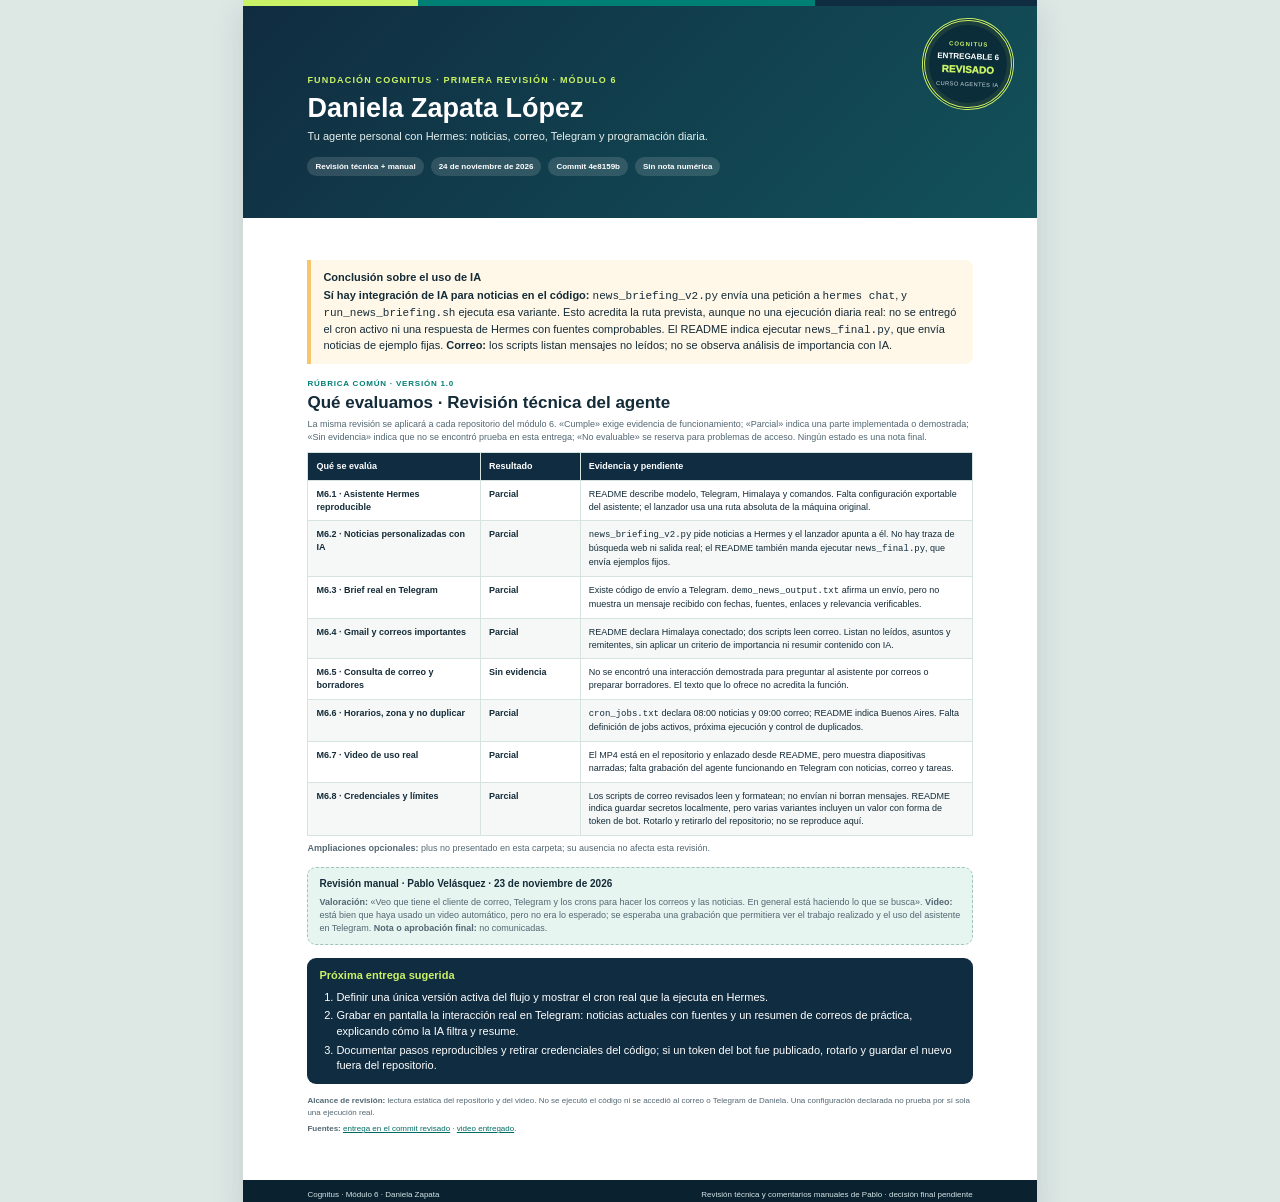
==== entregable-modulo-06/retroalimentacion/scorecard-daniela-zapata.html @ 942cecb6 "Add Daniela Zapata Module 6 feedback scorecard" ====
<!doctype html>
<html lang="es">
<head>
  <meta charset="utf-8">
  <meta name="viewport" content="width=device-width, initial-scale=1">
  <meta name="robots" content="noindex,nofollow,noarchive">
  <title>Scorecard · Módulo 6 · Daniela Zapata</title>
  <style>
    :root{--navy:#102c40;--teal:#007f75;--mint:#e7f5f0;--paper:#f5f8f7;--ink:#142b38;--muted:#526772;--line:#d6e4df;--amber:#f5c66d}
    *{box-sizing:border-box}html,body{margin:0;color:var(--ink);background:#dde8e5;font:11px/1.43 Arial,Helvetica,sans-serif;-webkit-print-color-adjust:exact;print-color-adjust:exact}
    .sheet{width:210mm;min-height:297mm;margin:0 auto;background:white;box-shadow:0 10px 30px #142b3822;overflow:hidden}.stripe{height:6px;background:linear-gradient(90deg,#c9f266 0 22%,var(--teal) 22% 72%,var(--navy) 72%)}
    header{position:relative;padding:18mm 125px 11mm 17mm;color:white;background:linear-gradient(135deg,#102c40,#12525a)}.eyebrow{font-size:9px;font-weight:800;letter-spacing:.13em;text-transform:uppercase;color:#c9f266}h1,h2,h3,p{margin:0}h1{margin-top:7px;font-size:27px;line-height:1.05}header p{margin-top:7px;color:#e4f0ee;max-width:145mm}.meta{display:flex;gap:7px;flex-wrap:wrap;margin-top:12px}.pill{padding:4px 8px;border-radius:100px;background:#ffffff22;font-size:8px;font-weight:700}.seal{position:absolute;right:23px;top:12px;display:grid;width:92px;height:92px;place-content:center;padding:8px;border:3px double #c9f266;border-radius:50%;text-align:center;transform:rotate(2deg);background:rgba(9,29,43,.64);box-shadow:inset 0 0 0 4px rgba(201,242,102,.09)}.seal strong,.seal span,.seal em,.seal small{display:block}.seal strong{color:#c9f266;font-size:6px;letter-spacing:.16em}.seal span{margin-top:3px;color:white;font-size:8px;font-weight:850}.seal em{color:#c9f266;font-size:10px;font-style:normal;font-weight:950}.seal small{margin-top:3px;color:#c7dadd;font-size:5.7px;letter-spacing:.07em}
    main{padding:11mm 17mm 12mm}.notice{padding:10px 12px;border-left:4px solid var(--amber);background:#fff8e8;border-radius:0 8px 8px 0}.notice b{display:block;margin-bottom:3px}.section{margin-top:14px}.label{color:var(--teal);font-size:8px;font-weight:800;letter-spacing:.1em;text-transform:uppercase}h2{margin-top:3px;font-size:17px;line-height:1.15}.grid{display:grid;grid-template-columns:1fr 1fr;gap:8px;margin-top:8px}.card{padding:10px 11px;border:1px solid var(--line);border-radius:9px;break-inside:avoid}.card.good{background:var(--mint)}.card.warn{background:#fffaf0;border-color:#f1ddaa}.card h3{font-size:11px}.card p{margin-top:5px;color:var(--muted)}.tag{display:inline-block;margin-top:6px;padding:2px 6px;border-radius:100px;background:#d9ede7;color:#006b63;font-size:8px;font-weight:800}.warn .tag{background:#f8e5b4;color:#74520d}.evidence{margin-top:7px;padding-top:6px;border-top:1px solid #102c401a;color:#647780;font-size:8px}
    table{width:100%;margin-top:8px;border-collapse:collapse;font-size:9px}th{background:var(--navy);color:white;text-align:left}th,td{padding:7px 8px;border:1px solid var(--line);vertical-align:top}td:first-child{width:29%;font-weight:700}tr:nth-child(even) td{background:var(--paper)}.criteria td:first-child{width:26%}.criteria td:nth-child(2){width:15%;font-weight:700}.intro{margin-top:6px;color:var(--muted);font-size:9px}
    .action{margin-top:13px;padding:10px 12px;border-radius:9px;background:var(--navy);color:white}.action h3{color:#c9f266;font-size:11px}.action ol{margin:6px 0 0;padding-left:17px}.action li+li{margin-top:3px}.human{margin-top:12px;padding:9px 11px;border:1px dashed #9fc4ba;border-radius:9px;background:var(--mint)}.human h3{font-size:10px}.human p{margin-top:5px;color:var(--muted);font-size:9px}.trace{margin-top:11px;color:#526772;font-size:8px}.trace a{color:#006b63;overflow-wrap:anywhere}.trace p+p{margin-top:5px}footer{display:flex;justify-content:space-between;gap:10px;padding:9px 17mm;background:#0a2230;color:#d4e4e6;font-size:8px}
    @page{size:A4;margin:0}@media print{html,body{background:white}.sheet{display:flex;flex-direction:column;box-shadow:none;min-height:297mm}header{padding-top:12mm;padding-bottom:8mm}main{flex:1;padding-top:8mm;padding-bottom:8mm}th,td{padding:5px 7px}.section{margin-top:10px}.human,.action,.trace{margin-top:8px}footer{margin-top:auto}a{color:var(--teal)}}
  </style>
</head>
<body><article class="sheet"><div class="stripe"></div>
  <header>
    <div class="seal"><strong>COGNITUS</strong><span>ENTREGABLE 6</span><em>REVISADO</em><small>CURSO AGENTES IA</small></div>
    <div class="eyebrow">Fundación Cognitus · Primera revisión · Módulo 6</div>
    <h1>Daniela Zapata López</h1>
    <p>Tu agente personal con Hermes: noticias, correo, Telegram y programación diaria.</p>
    <div class="meta"><span class="pill">Revisión técnica + manual</span><span class="pill">24 de noviembre de 2026</span><span class="pill">Commit 4e8159b</span><span class="pill">Sin nota numérica</span></div>
  </header>
  <main>
    <div class="notice"><b>Conclusión sobre el uso de IA</b><strong>Sí hay integración de IA para noticias en el código:</strong> <code>news_briefing_v2.py</code> envía una petición a <code>hermes chat</code>, y <code>run_news_briefing.sh</code> ejecuta esa variante. Esto acredita la ruta prevista, aunque no una ejecución diaria real: no se entregó el cron activo ni una respuesta de Hermes con fuentes comprobables. El README indica ejecutar <code>news_final.py</code>, que envía noticias de ejemplo fijas. <strong>Correo:</strong> los scripts listan mensajes no leídos; no se observa análisis de importancia con IA.</div>

    <section class="section"><div class="label">Rúbrica común · Versión 1.0</div><h2>Qué evaluamos · Revisión técnica del agente</h2><p class="intro">La misma revisión se aplicará a cada repositorio del módulo 6. «Cumple» exige evidencia de funcionamiento; «Parcial» indica una parte implementada o demostrada; «Sin evidencia» indica que no se encontró prueba en esta entrega; «No evaluable» se reserva para problemas de acceso. Ningún estado es una nota final.</p><table class="criteria"><thead><tr><th>Qué se evalúa</th><th>Resultado</th><th>Evidencia y pendiente</th></tr></thead><tbody>
      <tr><td>M6.1 · Asistente Hermes reproducible</td><td>Parcial</td><td>README describe modelo, Telegram, Himalaya y comandos. Falta configuración exportable del asistente; el lanzador usa una ruta absoluta de la máquina original.</td></tr>
      <tr><td>M6.2 · Noticias personalizadas con IA</td><td>Parcial</td><td><code>news_briefing_v2.py</code> pide noticias a Hermes y el lanzador apunta a él. No hay traza de búsqueda web ni salida real; el README también manda ejecutar <code>news_final.py</code>, que envía ejemplos fijos.</td></tr>
      <tr><td>M6.3 · Brief real en Telegram</td><td>Parcial</td><td>Existe código de envío a Telegram. <code>demo_news_output.txt</code> afirma un envío, pero no muestra un mensaje recibido con fechas, fuentes, enlaces y relevancia verificables.</td></tr>
      <tr><td>M6.4 · Gmail y correos importantes</td><td>Parcial</td><td>README declara Himalaya conectado; dos scripts leen correo. Listan no leídos, asuntos y remitentes, sin aplicar un criterio de importancia ni resumir contenido con IA.</td></tr>
      <tr><td>M6.5 · Consulta de correo y borradores</td><td>Sin evidencia</td><td>No se encontró una interacción demostrada para preguntar al asistente por correos o preparar borradores. El texto que lo ofrece no acredita la función.</td></tr>
      <tr><td>M6.6 · Horarios, zona y no duplicar</td><td>Parcial</td><td><code>cron_jobs.txt</code> declara 08:00 noticias y 09:00 correo; README indica Buenos Aires. Falta definición de jobs activos, próxima ejecución y control de duplicados.</td></tr>
      <tr><td>M6.7 · Video de uso real</td><td>Parcial</td><td>El MP4 está en el repositorio y enlazado desde README, pero muestra diapositivas narradas; falta grabación del agente funcionando en Telegram con noticias, correo y tareas.</td></tr>
      <tr><td>M6.8 · Credenciales y límites</td><td>Parcial</td><td>Los scripts de correo revisados leen y formatean; no envían ni borran mensajes. README indica guardar secretos localmente, pero varias variantes incluyen un valor con forma de token de bot. Rotarlo y retirarlo del repositorio; no se reproduce aquí.</td></tr>
    </tbody></table><p class="intro"><strong>Ampliaciones opcionales:</strong> plus no presentado en esta carpeta; su ausencia no afecta esta revisión.</p></section>

    <div class="human"><h3>Revisión manual · Pablo Velásquez · 23 de noviembre de 2026</h3><p><strong>Valoración:</strong> «Veo que tiene el cliente de correo, Telegram y los crons para hacer los correos y las noticias. En general está haciendo lo que se busca». <strong>Video:</strong> está bien que haya usado un video automático, pero no era lo esperado; se esperaba una grabación que permitiera ver el trabajo realizado y el uso del asistente en Telegram. <strong>Nota o aprobación final:</strong> no comunicadas.</p></div>

    <div class="action"><h3>Próxima entrega sugerida</h3><ol><li>Definir una única versión activa del flujo y mostrar el cron real que la ejecuta en Hermes.</li><li>Grabar en pantalla la interacción real en Telegram: noticias actuales con fuentes y un resumen de correos de práctica, explicando cómo la IA filtra y resume.</li><li>Documentar pasos reproducibles y retirar credenciales del código; si un token del bot fue publicado, rotarlo y guardar el nuevo fuera del repositorio.</li></ol></div>

    <div class="trace"><p><b>Alcance de revisión:</b> lectura estática del repositorio y del video. No se ejecutó el código ni se accedió al correo o Telegram de Daniela. Una configuración declarada no prueba por sí sola una ejecución real.</p><p><b>Fuentes:</b> <a href="https://github.com/dzaplopez-dot/curso-agentes-Daniela-Zapata/tree/4e8159b2b081fb4c9bf0bb4803e3c332b46da563/entregable-modulo-06">entrega en el commit revisado</a> · <a href="https://github.com/dzaplopez-dot/curso-agentes-Daniela-Zapata/blob/4e8159b2b081fb4c9bf0bb4803e3c332b46da563/entregable-modulo-06/video-demostracion.mp4">video entregado</a>.</p></div>
  </main><footer><span>Cognitus · Módulo 6 · Daniela Zapata</span><span>Revisión técnica y comentarios manuales de Pablo · decisión final pendiente</span></footer>
</article></body></html>
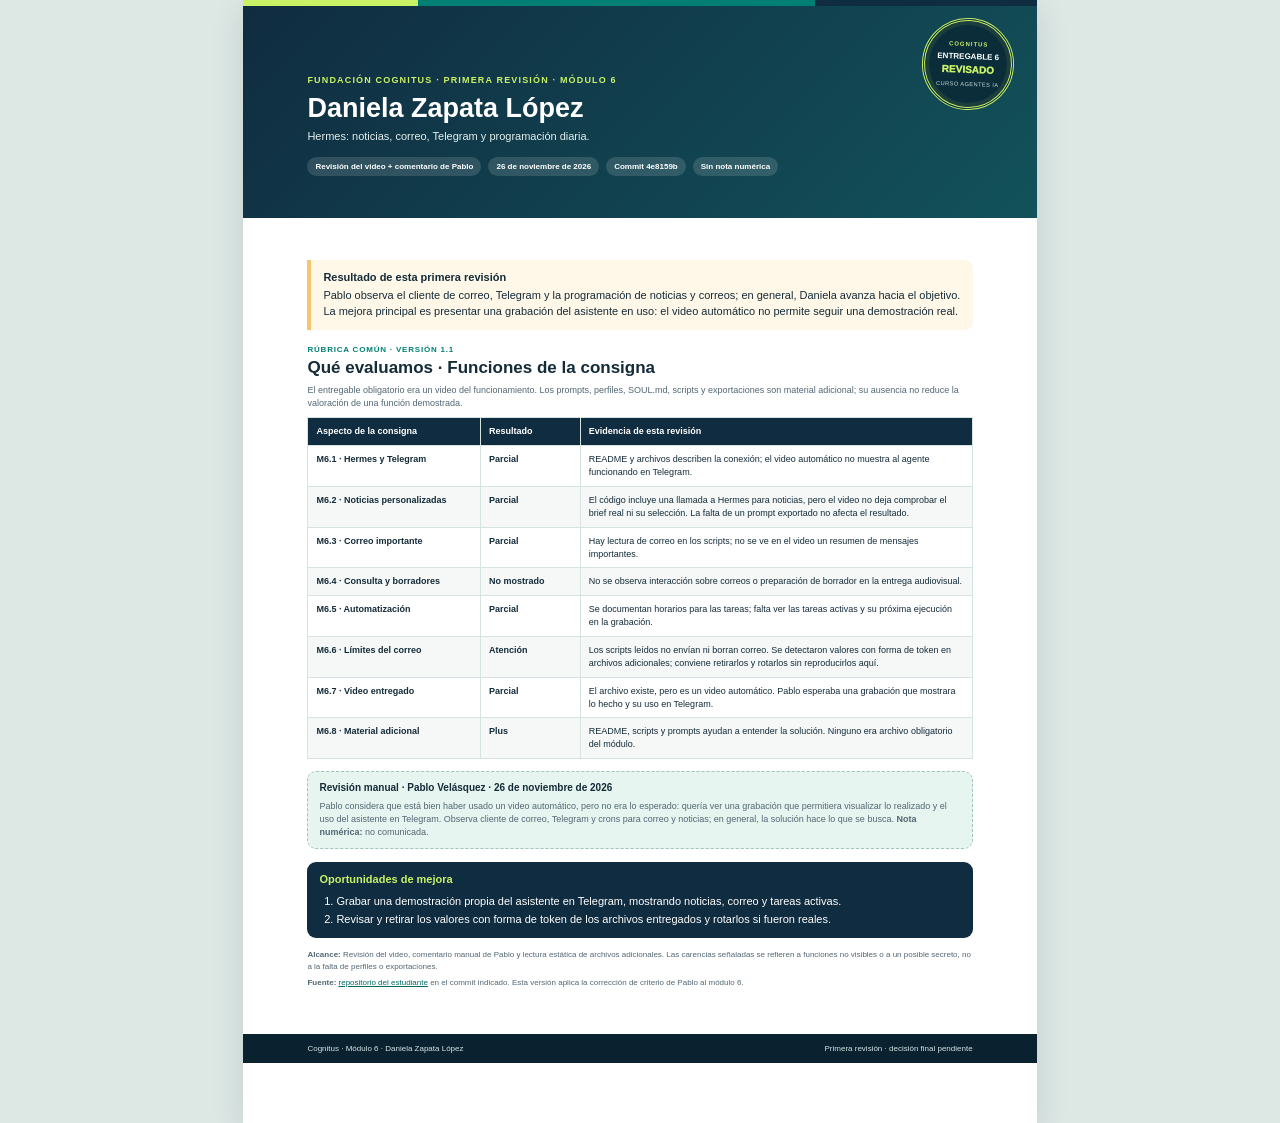
==== commit 3de1e6c5: "Corregir rúbrica del módulo 6 de Daniela Zapata" ====
--- a/entregable-modulo-06/retroalimentacion/scorecard-daniela-zapata.html
+++ b/entregable-modulo-06/retroalimentacion/scorecard-daniela-zapata.html
@@ -1,11 +1,4 @@
-<!doctype html>
-<html lang="es">
-<head>
-  <meta charset="utf-8">
-  <meta name="viewport" content="width=device-width, initial-scale=1">
-  <meta name="robots" content="noindex,nofollow,noarchive">
-  <title>Scorecard · Módulo 6 · Daniela Zapata</title>
-  <style>
+<!doctype html><html lang="es"><head><meta charset="utf-8"><meta name="viewport" content="width=device-width, initial-scale=1"><meta name="robots" content="noindex,nofollow,noarchive"><title>Scorecard · Módulo 6 · Daniela Zapata López</title><style>
     :root{--navy:#102c40;--teal:#007f75;--mint:#e7f5f0;--paper:#f5f8f7;--ink:#142b38;--muted:#526772;--line:#d6e4df;--amber:#f5c66d}
     *{box-sizing:border-box}html,body{margin:0;color:var(--ink);background:#dde8e5;font:11px/1.43 Arial,Helvetica,sans-serif;-webkit-print-color-adjust:exact;print-color-adjust:exact}
     .sheet{width:210mm;min-height:297mm;margin:0 auto;background:white;box-shadow:0 10px 30px #142b3822;overflow:hidden}.stripe{height:6px;background:linear-gradient(90deg,#c9f266 0 22%,var(--teal) 22% 72%,var(--navy) 72%)}
@@ -14,34 +7,7 @@
     table{width:100%;margin-top:8px;border-collapse:collapse;font-size:9px}th{background:var(--navy);color:white;text-align:left}th,td{padding:7px 8px;border:1px solid var(--line);vertical-align:top}td:first-child{width:29%;font-weight:700}tr:nth-child(even) td{background:var(--paper)}.criteria td:first-child{width:26%}.criteria td:nth-child(2){width:15%;font-weight:700}.intro{margin-top:6px;color:var(--muted);font-size:9px}
     .action{margin-top:13px;padding:10px 12px;border-radius:9px;background:var(--navy);color:white}.action h3{color:#c9f266;font-size:11px}.action ol{margin:6px 0 0;padding-left:17px}.action li+li{margin-top:3px}.human{margin-top:12px;padding:9px 11px;border:1px dashed #9fc4ba;border-radius:9px;background:var(--mint)}.human h3{font-size:10px}.human p{margin-top:5px;color:var(--muted);font-size:9px}.trace{margin-top:11px;color:#526772;font-size:8px}.trace a{color:#006b63;overflow-wrap:anywhere}.trace p+p{margin-top:5px}footer{display:flex;justify-content:space-between;gap:10px;padding:9px 17mm;background:#0a2230;color:#d4e4e6;font-size:8px}
     @page{size:A4;margin:0}@media print{html,body{background:white}.sheet{display:flex;flex-direction:column;box-shadow:none;min-height:297mm}header{padding-top:12mm;padding-bottom:8mm}main{flex:1;padding-top:8mm;padding-bottom:8mm}th,td{padding:5px 7px}.section{margin-top:10px}.human,.action,.trace{margin-top:8px}footer{margin-top:auto}a{color:var(--teal)}}
-  </style>
-</head>
-<body><article class="sheet"><div class="stripe"></div>
-  <header>
-    <div class="seal"><strong>COGNITUS</strong><span>ENTREGABLE 6</span><em>REVISADO</em><small>CURSO AGENTES IA</small></div>
-    <div class="eyebrow">Fundación Cognitus · Primera revisión · Módulo 6</div>
-    <h1>Daniela Zapata López</h1>
-    <p>Tu agente personal con Hermes: noticias, correo, Telegram y programación diaria.</p>
-    <div class="meta"><span class="pill">Revisión técnica + manual</span><span class="pill">24 de noviembre de 2026</span><span class="pill">Commit 4e8159b</span><span class="pill">Sin nota numérica</span></div>
-  </header>
-  <main>
-    <div class="notice"><b>Conclusión sobre el uso de IA</b><strong>Sí hay integración de IA para noticias en el código:</strong> <code>news_briefing_v2.py</code> envía una petición a <code>hermes chat</code>, y <code>run_news_briefing.sh</code> ejecuta esa variante. Esto acredita la ruta prevista, aunque no una ejecución diaria real: no se entregó el cron activo ni una respuesta de Hermes con fuentes comprobables. El README indica ejecutar <code>news_final.py</code>, que envía noticias de ejemplo fijas. <strong>Correo:</strong> los scripts listan mensajes no leídos; no se observa análisis de importancia con IA.</div>
-
-    <section class="section"><div class="label">Rúbrica común · Versión 1.0</div><h2>Qué evaluamos · Revisión técnica del agente</h2><p class="intro">La misma revisión se aplicará a cada repositorio del módulo 6. «Cumple» exige evidencia de funcionamiento; «Parcial» indica una parte implementada o demostrada; «Sin evidencia» indica que no se encontró prueba en esta entrega; «No evaluable» se reserva para problemas de acceso. Ningún estado es una nota final.</p><table class="criteria"><thead><tr><th>Qué se evalúa</th><th>Resultado</th><th>Evidencia y pendiente</th></tr></thead><tbody>
-      <tr><td>M6.1 · Asistente Hermes reproducible</td><td>Parcial</td><td>README describe modelo, Telegram, Himalaya y comandos. Falta configuración exportable del asistente; el lanzador usa una ruta absoluta de la máquina original.</td></tr>
-      <tr><td>M6.2 · Noticias personalizadas con IA</td><td>Parcial</td><td><code>news_briefing_v2.py</code> pide noticias a Hermes y el lanzador apunta a él. No hay traza de búsqueda web ni salida real; el README también manda ejecutar <code>news_final.py</code>, que envía ejemplos fijos.</td></tr>
-      <tr><td>M6.3 · Brief real en Telegram</td><td>Parcial</td><td>Existe código de envío a Telegram. <code>demo_news_output.txt</code> afirma un envío, pero no muestra un mensaje recibido con fechas, fuentes, enlaces y relevancia verificables.</td></tr>
-      <tr><td>M6.4 · Gmail y correos importantes</td><td>Parcial</td><td>README declara Himalaya conectado; dos scripts leen correo. Listan no leídos, asuntos y remitentes, sin aplicar un criterio de importancia ni resumir contenido con IA.</td></tr>
-      <tr><td>M6.5 · Consulta de correo y borradores</td><td>Sin evidencia</td><td>No se encontró una interacción demostrada para preguntar al asistente por correos o preparar borradores. El texto que lo ofrece no acredita la función.</td></tr>
-      <tr><td>M6.6 · Horarios, zona y no duplicar</td><td>Parcial</td><td><code>cron_jobs.txt</code> declara 08:00 noticias y 09:00 correo; README indica Buenos Aires. Falta definición de jobs activos, próxima ejecución y control de duplicados.</td></tr>
-      <tr><td>M6.7 · Video de uso real</td><td>Parcial</td><td>El MP4 está en el repositorio y enlazado desde README, pero muestra diapositivas narradas; falta grabación del agente funcionando en Telegram con noticias, correo y tareas.</td></tr>
-      <tr><td>M6.8 · Credenciales y límites</td><td>Parcial</td><td>Los scripts de correo revisados leen y formatean; no envían ni borran mensajes. README indica guardar secretos localmente, pero varias variantes incluyen un valor con forma de token de bot. Rotarlo y retirarlo del repositorio; no se reproduce aquí.</td></tr>
-    </tbody></table><p class="intro"><strong>Ampliaciones opcionales:</strong> plus no presentado en esta carpeta; su ausencia no afecta esta revisión.</p></section>
-
-    <div class="human"><h3>Revisión manual · Pablo Velásquez · 23 de noviembre de 2026</h3><p><strong>Valoración:</strong> «Veo que tiene el cliente de correo, Telegram y los crons para hacer los correos y las noticias. En general está haciendo lo que se busca». <strong>Video:</strong> está bien que haya usado un video automático, pero no era lo esperado; se esperaba una grabación que permitiera ver el trabajo realizado y el uso del asistente en Telegram. <strong>Nota o aprobación final:</strong> no comunicadas.</p></div>
-
-    <div class="action"><h3>Próxima entrega sugerida</h3><ol><li>Definir una única versión activa del flujo y mostrar el cron real que la ejecuta en Hermes.</li><li>Grabar en pantalla la interacción real en Telegram: noticias actuales con fuentes y un resumen de correos de práctica, explicando cómo la IA filtra y resume.</li><li>Documentar pasos reproducibles y retirar credenciales del código; si un token del bot fue publicado, rotarlo y guardar el nuevo fuera del repositorio.</li></ol></div>
-
-    <div class="trace"><p><b>Alcance de revisión:</b> lectura estática del repositorio y del video. No se ejecutó el código ni se accedió al correo o Telegram de Daniela. Una configuración declarada no prueba por sí sola una ejecución real.</p><p><b>Fuentes:</b> <a href="https://github.com/dzaplopez-dot/curso-agentes-Daniela-Zapata/tree/4e8159b2b081fb4c9bf0bb4803e3c332b46da563/entregable-modulo-06">entrega en el commit revisado</a> · <a href="https://github.com/dzaplopez-dot/curso-agentes-Daniela-Zapata/blob/4e8159b2b081fb4c9bf0bb4803e3c332b46da563/entregable-modulo-06/video-demostracion.mp4">video entregado</a>.</p></div>
-  </main><footer><span>Cognitus · Módulo 6 · Daniela Zapata</span><span>Revisión técnica y comentarios manuales de Pablo · decisión final pendiente</span></footer>
-</article></body></html>
+  </style></head>
+<body><article class="sheet"><div class="stripe"></div><header><div class="seal"><strong>COGNITUS</strong><span>ENTREGABLE 6</span><em>REVISADO</em><small>CURSO AGENTES IA</small></div><div class="eyebrow">Fundación Cognitus · Primera revisión · Módulo 6</div><h1>Daniela Zapata López</h1><p>Hermes: noticias, correo, Telegram y programación diaria.</p><div class="meta"><span class="pill">Revisión del video + comentario de Pablo</span><span class="pill">26 de noviembre de 2026</span><span class="pill">Commit 4e8159b</span><span class="pill">Sin nota numérica</span></div></header>
+<main><div class="notice"><b>Resultado de esta primera revisión</b>Pablo observa el cliente de correo, Telegram y la programación de noticias y correos; en general, Daniela avanza hacia el objetivo. La mejora principal es presentar una grabación del asistente en uso: el video automático no permite seguir una demostración real.</div><section class="section"><div class="label">Rúbrica común · Versión 1.1</div><h2>Qué evaluamos · Funciones de la consigna</h2><p class="intro">El entregable obligatorio era un video del funcionamiento. Los prompts, perfiles, SOUL.md, scripts y exportaciones son material adicional; su ausencia no reduce la valoración de una función demostrada.</p><table class="criteria"><thead><tr><th>Aspecto de la consigna</th><th>Resultado</th><th>Evidencia de esta revisión</th></tr></thead><tbody><tr><td>M6.1 · Hermes y Telegram</td><td>Parcial</td><td>README y archivos describen la conexión; el video automático no muestra al agente funcionando en Telegram.</td></tr><tr><td>M6.2 · Noticias personalizadas</td><td>Parcial</td><td>El código incluye una llamada a Hermes para noticias, pero el video no deja comprobar el brief real ni su selección. La falta de un prompt exportado no afecta el resultado.</td></tr><tr><td>M6.3 · Correo importante</td><td>Parcial</td><td>Hay lectura de correo en los scripts; no se ve en el video un resumen de mensajes importantes.</td></tr><tr><td>M6.4 · Consulta y borradores</td><td>No mostrado</td><td>No se observa interacción sobre correos o preparación de borrador en la entrega audiovisual.</td></tr><tr><td>M6.5 · Automatización</td><td>Parcial</td><td>Se documentan horarios para las tareas; falta ver las tareas activas y su próxima ejecución en la grabación.</td></tr><tr><td>M6.6 · Límites del correo</td><td>Atención</td><td>Los scripts leídos no envían ni borran correo. Se detectaron valores con forma de token en archivos adicionales; conviene retirarlos y rotarlos sin reproducirlos aquí.</td></tr><tr><td>M6.7 · Video entregado</td><td>Parcial</td><td>El archivo existe, pero es un video automático. Pablo esperaba una grabación que mostrara lo hecho y su uso en Telegram.</td></tr><tr><td>M6.8 · Material adicional</td><td>Plus</td><td>README, scripts y prompts ayudan a entender la solución. Ninguno era archivo obligatorio del módulo.</td></tr></tbody></table></section>
+<div class="human"><h3>Revisión manual · Pablo Velásquez · 26 de noviembre de 2026</h3><p>Pablo considera que está bien haber usado un video automático, pero no era lo esperado: quería ver una grabación que permitiera visualizar lo realizado y el uso del asistente en Telegram. Observa cliente de correo, Telegram y crons para correo y noticias; en general, la solución hace lo que se busca. <strong>Nota numérica:</strong> no comunicada.</p></div><div class="action"><h3>Oportunidades de mejora</h3><ol><li>Grabar una demostración propia del asistente en Telegram, mostrando noticias, correo y tareas activas.</li><li>Revisar y retirar los valores con forma de token de los archivos entregados y rotarlos si fueron reales.</li></ol></div><div class="trace"><p><b>Alcance:</b> Revisión del video, comentario manual de Pablo y lectura estática de archivos adicionales. Las carencias señaladas se refieren a funciones no visibles o a un posible secreto, no a la falta de perfiles o exportaciones.</p><p><b>Fuente:</b> <a href="https://github.com/dzaplopez-dot/curso-agentes-Daniela-Zapata">repositorio del estudiante</a> en el commit indicado. Esta versión aplica la corrección de criterio de Pablo al módulo 6.</p></div></main><footer><span>Cognitus · Módulo 6 · Daniela Zapata López</span><span>Primera revisión · decisión final pendiente</span></footer></article></body></html>
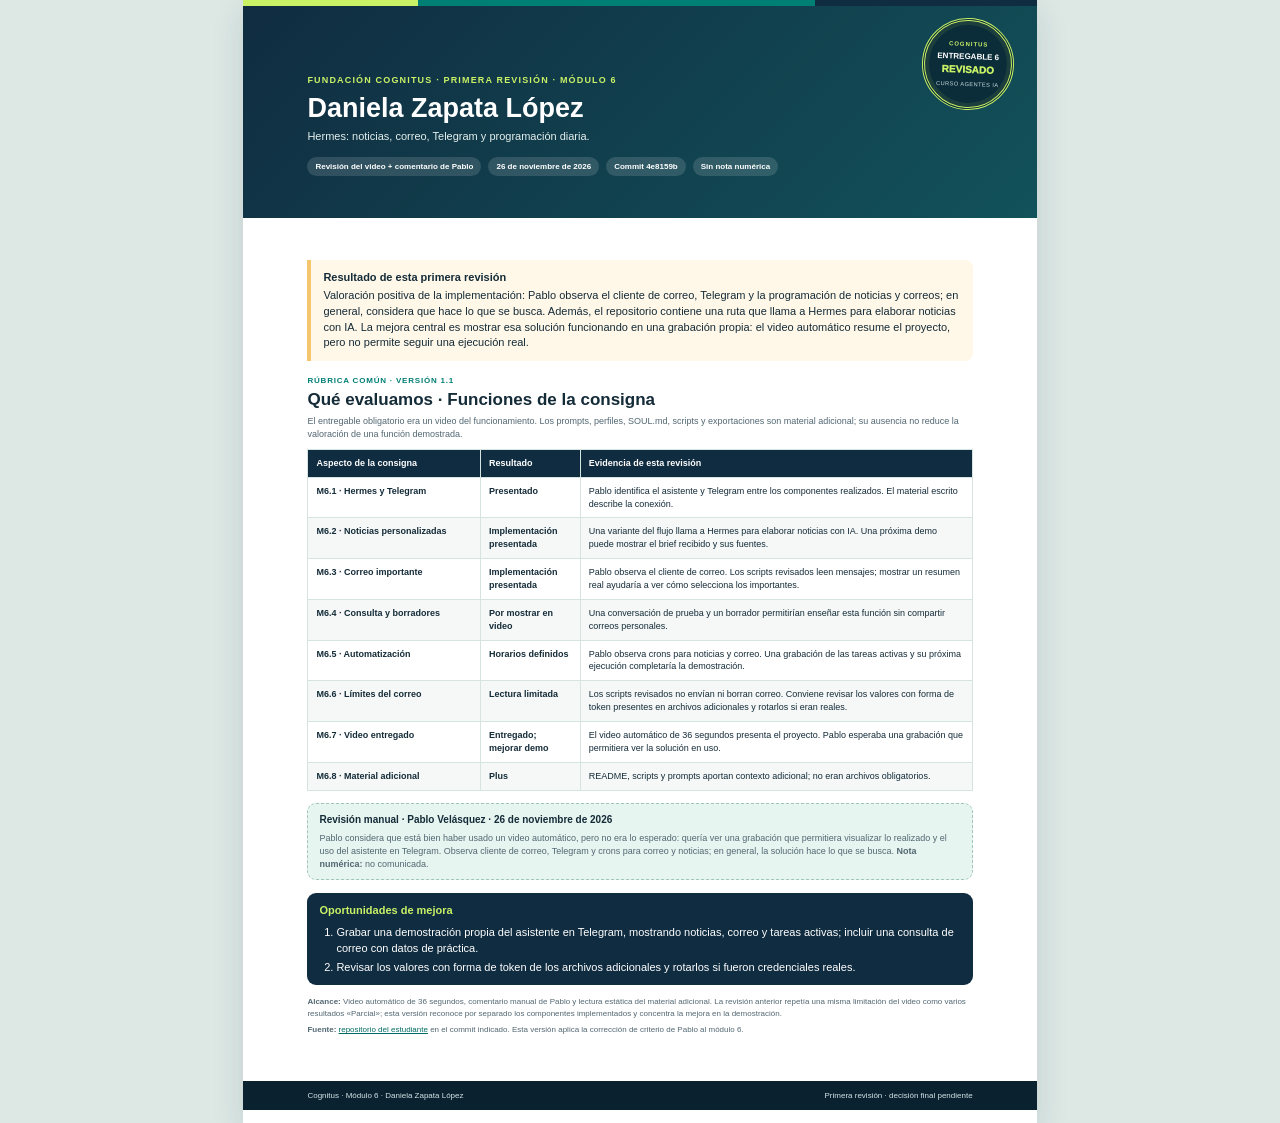
==== commit 72ef78a1: "Ajustar retroalimentación del módulo 6 de Daniela Zapata" ====
--- a/entregable-modulo-06/retroalimentacion/scorecard-daniela-zapata.html
+++ b/entregable-modulo-06/retroalimentacion/scorecard-daniela-zapata.html
@@ -9,5 +9,5 @@
     @page{size:A4;margin:0}@media print{html,body{background:white}.sheet{display:flex;flex-direction:column;box-shadow:none;min-height:297mm}header{padding-top:12mm;padding-bottom:8mm}main{flex:1;padding-top:8mm;padding-bottom:8mm}th,td{padding:5px 7px}.section{margin-top:10px}.human,.action,.trace{margin-top:8px}footer{margin-top:auto}a{color:var(--teal)}}
   </style></head>
 <body><article class="sheet"><div class="stripe"></div><header><div class="seal"><strong>COGNITUS</strong><span>ENTREGABLE 6</span><em>REVISADO</em><small>CURSO AGENTES IA</small></div><div class="eyebrow">Fundación Cognitus · Primera revisión · Módulo 6</div><h1>Daniela Zapata López</h1><p>Hermes: noticias, correo, Telegram y programación diaria.</p><div class="meta"><span class="pill">Revisión del video + comentario de Pablo</span><span class="pill">26 de noviembre de 2026</span><span class="pill">Commit 4e8159b</span><span class="pill">Sin nota numérica</span></div></header>
-<main><div class="notice"><b>Resultado de esta primera revisión</b>Pablo observa el cliente de correo, Telegram y la programación de noticias y correos; en general, Daniela avanza hacia el objetivo. La mejora principal es presentar una grabación del asistente en uso: el video automático no permite seguir una demostración real.</div><section class="section"><div class="label">Rúbrica común · Versión 1.1</div><h2>Qué evaluamos · Funciones de la consigna</h2><p class="intro">El entregable obligatorio era un video del funcionamiento. Los prompts, perfiles, SOUL.md, scripts y exportaciones son material adicional; su ausencia no reduce la valoración de una función demostrada.</p><table class="criteria"><thead><tr><th>Aspecto de la consigna</th><th>Resultado</th><th>Evidencia de esta revisión</th></tr></thead><tbody><tr><td>M6.1 · Hermes y Telegram</td><td>Parcial</td><td>README y archivos describen la conexión; el video automático no muestra al agente funcionando en Telegram.</td></tr><tr><td>M6.2 · Noticias personalizadas</td><td>Parcial</td><td>El código incluye una llamada a Hermes para noticias, pero el video no deja comprobar el brief real ni su selección. La falta de un prompt exportado no afecta el resultado.</td></tr><tr><td>M6.3 · Correo importante</td><td>Parcial</td><td>Hay lectura de correo en los scripts; no se ve en el video un resumen de mensajes importantes.</td></tr><tr><td>M6.4 · Consulta y borradores</td><td>No mostrado</td><td>No se observa interacción sobre correos o preparación de borrador en la entrega audiovisual.</td></tr><tr><td>M6.5 · Automatización</td><td>Parcial</td><td>Se documentan horarios para las tareas; falta ver las tareas activas y su próxima ejecución en la grabación.</td></tr><tr><td>M6.6 · Límites del correo</td><td>Atención</td><td>Los scripts leídos no envían ni borran correo. Se detectaron valores con forma de token en archivos adicionales; conviene retirarlos y rotarlos sin reproducirlos aquí.</td></tr><tr><td>M6.7 · Video entregado</td><td>Parcial</td><td>El archivo existe, pero es un video automático. Pablo esperaba una grabación que mostrara lo hecho y su uso en Telegram.</td></tr><tr><td>M6.8 · Material adicional</td><td>Plus</td><td>README, scripts y prompts ayudan a entender la solución. Ninguno era archivo obligatorio del módulo.</td></tr></tbody></table></section>
-<div class="human"><h3>Revisión manual · Pablo Velásquez · 26 de noviembre de 2026</h3><p>Pablo considera que está bien haber usado un video automático, pero no era lo esperado: quería ver una grabación que permitiera visualizar lo realizado y el uso del asistente en Telegram. Observa cliente de correo, Telegram y crons para correo y noticias; en general, la solución hace lo que se busca. <strong>Nota numérica:</strong> no comunicada.</p></div><div class="action"><h3>Oportunidades de mejora</h3><ol><li>Grabar una demostración propia del asistente en Telegram, mostrando noticias, correo y tareas activas.</li><li>Revisar y retirar los valores con forma de token de los archivos entregados y rotarlos si fueron reales.</li></ol></div><div class="trace"><p><b>Alcance:</b> Revisión del video, comentario manual de Pablo y lectura estática de archivos adicionales. Las carencias señaladas se refieren a funciones no visibles o a un posible secreto, no a la falta de perfiles o exportaciones.</p><p><b>Fuente:</b> <a href="https://github.com/dzaplopez-dot/curso-agentes-Daniela-Zapata">repositorio del estudiante</a> en el commit indicado. Esta versión aplica la corrección de criterio de Pablo al módulo 6.</p></div></main><footer><span>Cognitus · Módulo 6 · Daniela Zapata López</span><span>Primera revisión · decisión final pendiente</span></footer></article></body></html>+<main><div class="notice"><b>Resultado de esta primera revisión</b>Valoración positiva de la implementación: Pablo observa el cliente de correo, Telegram y la programación de noticias y correos; en general, considera que hace lo que se busca. Además, el repositorio contiene una ruta que llama a Hermes para elaborar noticias con IA. La mejora central es mostrar esa solución funcionando en una grabación propia: el video automático resume el proyecto, pero no permite seguir una ejecución real.</div><section class="section"><div class="label">Rúbrica común · Versión 1.1</div><h2>Qué evaluamos · Funciones de la consigna</h2><p class="intro">El entregable obligatorio era un video del funcionamiento. Los prompts, perfiles, SOUL.md, scripts y exportaciones son material adicional; su ausencia no reduce la valoración de una función demostrada.</p><table class="criteria"><thead><tr><th>Aspecto de la consigna</th><th>Resultado</th><th>Evidencia de esta revisión</th></tr></thead><tbody><tr><td>M6.1 · Hermes y Telegram</td><td>Presentado</td><td>Pablo identifica el asistente y Telegram entre los componentes realizados. El material escrito describe la conexión.</td></tr><tr><td>M6.2 · Noticias personalizadas</td><td>Implementación presentada</td><td>Una variante del flujo llama a Hermes para elaborar noticias con IA. Una próxima demo puede mostrar el brief recibido y sus fuentes.</td></tr><tr><td>M6.3 · Correo importante</td><td>Implementación presentada</td><td>Pablo observa el cliente de correo. Los scripts revisados leen mensajes; mostrar un resumen real ayudaría a ver cómo selecciona los importantes.</td></tr><tr><td>M6.4 · Consulta y borradores</td><td>Por mostrar en video</td><td>Una conversación de prueba y un borrador permitirían enseñar esta función sin compartir correos personales.</td></tr><tr><td>M6.5 · Automatización</td><td>Horarios definidos</td><td>Pablo observa crons para noticias y correo. Una grabación de las tareas activas y su próxima ejecución completaría la demostración.</td></tr><tr><td>M6.6 · Límites del correo</td><td>Lectura limitada</td><td>Los scripts revisados no envían ni borran correo. Conviene revisar los valores con forma de token presentes en archivos adicionales y rotarlos si eran reales.</td></tr><tr><td>M6.7 · Video entregado</td><td>Entregado; mejorar demo</td><td>El video automático de 36 segundos presenta el proyecto. Pablo esperaba una grabación que permitiera ver la solución en uso.</td></tr><tr><td>M6.8 · Material adicional</td><td>Plus</td><td>README, scripts y prompts aportan contexto adicional; no eran archivos obligatorios.</td></tr></tbody></table></section>
+<div class="human"><h3>Revisión manual · Pablo Velásquez · 26 de noviembre de 2026</h3><p>Pablo considera que está bien haber usado un video automático, pero no era lo esperado: quería ver una grabación que permitiera visualizar lo realizado y el uso del asistente en Telegram. Observa cliente de correo, Telegram y crons para correo y noticias; en general, la solución hace lo que se busca. <strong>Nota numérica:</strong> no comunicada.</p></div><div class="action"><h3>Oportunidades de mejora</h3><ol><li>Grabar una demostración propia del asistente en Telegram, mostrando noticias, correo y tareas activas; incluir una consulta de correo con datos de práctica.</li><li>Revisar los valores con forma de token de los archivos adicionales y rotarlos si fueron credenciales reales.</li></ol></div><div class="trace"><p><b>Alcance:</b> Video automático de 36 segundos, comentario manual de Pablo y lectura estática del material adicional. La revisión anterior repetía una misma limitación del video como varios resultados «Parcial»; esta versión reconoce por separado los componentes implementados y concentra la mejora en la demostración.</p><p><b>Fuente:</b> <a href="https://github.com/dzaplopez-dot/curso-agentes-Daniela-Zapata">repositorio del estudiante</a> en el commit indicado. Esta versión aplica la corrección de criterio de Pablo al módulo 6.</p></div></main><footer><span>Cognitus · Módulo 6 · Daniela Zapata López</span><span>Primera revisión · decisión final pendiente</span></footer></article></body></html>
